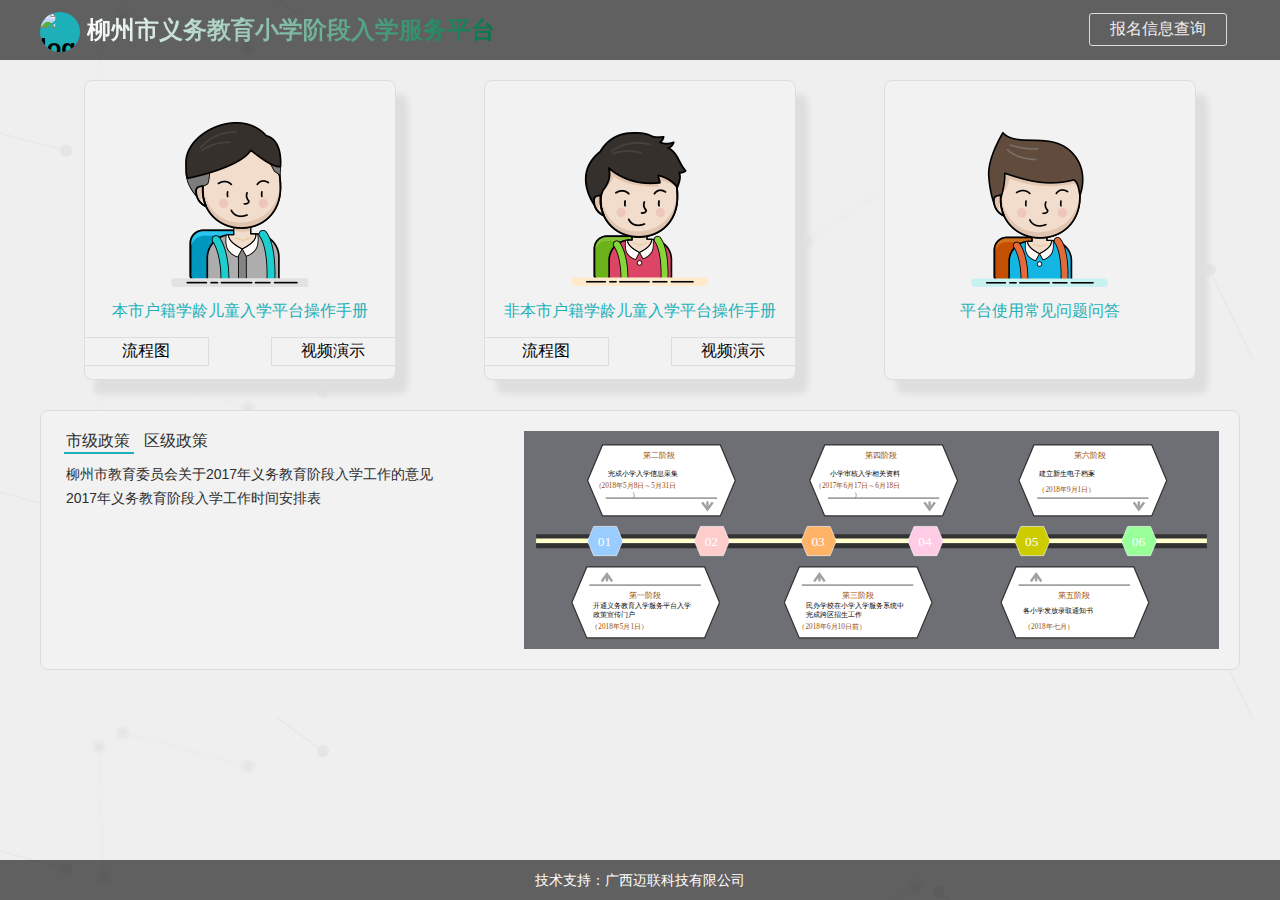
==== index.html @ 41e67ccd "ui" ====
<!DOCTYPE html>
<html lang="en">
<head>
  <meta charset="UTF-8">
  <meta name="viewport" content="width=device-width,initial-scale=1.0,maximum-scale=1.0,user-scalable=0,minimal-ui">
  <link rel="stylesheet" href="css/reset.css">
  <link rel="stylesheet" href="css/layout.css">
  <link rel="stylesheet" href="css/mobile.css">
  <title>柳州市义务教育小学阶段入学服务平台</title>
</head>
<body>
  <div class="modal indexModal">
  <div class="close-tier"></div>
  <div class="modal-dialog">
    <span class="clear-modal"></span>
    <div class="modal-header">
      <input type="text" class="modal-header-search js-autoSearch" placeholder="请选择学区／或输入学校名称">
    </div>
    <ul class="modal-section clearfix"></ul>
  </div>
</div>
  <header ></header>
  <section class="entrySection">
    <ul class="entry content clearfix">
      <li class="entry-list">
        <dl class="clearfix">
          <dt><img src="images/edu_flow_03.png" alt=""></dt>
          <dd class="entry-pdf"><a href="pdf/2017-test.pdf">本市户籍学龄儿童入学平台操作手册</a></dd>
          <dd class="entry-img">流程图</dd>
          <dd class="entry-video">视频演示</dd>
          <dd class="entry-btn js-show-schoolList">本市户籍学龄儿童报名入口</dd>
        </dl>
      </li>
      <li class="entry-list ">
        <dl class="entry-box clearfix">
          <dt><img src="images/edu_flow_01.png" alt=""></dt>
          <dd class="entry-pdf"><a href="pdf/2017-test.pdf">非本市户籍学龄儿童入学平台操作手册</a></dd>
          <dd class="entry-img">流程图</dd>
          <dd class="entry-video">视频演示</dd>
          <dd class="entry-btn js-show-schoolList">非本市户籍学龄儿童报名入口</dd>
        </dl>
      </li>
      <li class="entry-list">
        <dl class="entry-box clearfix">
          <dt><img src="images/edu_flow_02.png" alt=""></dt>
          <dd class="entry-pdf"><a href="pdf/2017-info.pdf">平台使用常见问题问答</a></dd>
        </dl>
      </li>
    </ul>
    <div class="timeAxis clearfix">
      <dl class="timeAxis-item  timeAxis-blue">
        <dt>2018.5.1</dt>
        <dd>平台宣传</dd>
        <dd class="timeAxis-item-tip">1</dd>
      </dl>
      <dl class="timeAxis-item timeAxis-lightBlue">
        <dt>2018.6.1~6.31</dt>
        <dd>新生信息采集</dd>
        <dd class="timeAxis-item-tip">2</dd>
      </dl>
      <dl class="timeAxis-item timeAxis-green">
        <dt>2018.7.1~7.10</dt>
        <dd>新生资料审核</dd>
        <dd class="timeAxis-item-tip">3</dd>
      </dl>
      <dl class="timeAxis-item timeAxis-pink">
        <dt>2018.7.10~7.20</dt>
        <dd>预约成功新生名单公布</dd>
        <dd class="timeAxis-item-tip">4</dd>
      </dl>
      <dl class="timeAxis-item timeAxis-orange">
        <dt>2018.7.20~7.30</dt>
        <dd>录取名单公布</dd>
        <dd class="timeAxis-item-tip">5</dd>
      </dl>
    </div>
    <ul class="news content clearfix">
      <li class="news-msg">
        <p class="news-msg-tab js-tab">
          <a href="#municipalNews" class="municipal active ">市级政策</a>
          <a href="#districtNews" class="district">区级政策</a>
          <span class="news-tab-bar"></span>
        </p>
        <ul id="municipalNews" class="news-list  active">
          <li><a target="_blank" href="news.html">柳州市教育委员会关于2017年义务教育阶段入学工作的意见</a></li>
          <li><a target="_blank" href="news.html">2017年义务教育阶段入学工作时间安排表</a></li>
        </ul>
        <ul id="districtNews" class="news-list ">
          <li><a target="_blank" href="news.html">城中区教育委员会关于印发城中区区2017年义务教育阶段入学工作意见的通知</a></li>
        </ul>
      </li>
      <li class="news-img">
        <ul class="news-img-box">
          <img src="images/timeNews.svg" alt="">
        </ul>
      </li>
    </ul>
  </section>
  <footer class="footer"></footer>
 
  <script src="js/jquery-1.7.min.js" type="text/javascript" charset="utf-8"></script>
  <script src="js/master.js" type="text/javascript"></script>
</body>
</html>
---- css/layout.css ----
body {
  position: relative;
  padding-bottom: 40px;
  min-height: 100%;
  background: #000000 url(../images/bg.png) center top;
  background-color: #efefef;
}
.content {
  width: 1200px;
  margin: 0 auto;
}
header {
  position: relative;
  height: 60px;
  background-color: rgba(0, 0, 0, 0.6);
}
input::-webkit-input-placeholder,
textarea::-webkit-input-placeholder {
  font-size: 12px;
}
input:-moz-placeholder,
textarea:-moz-placeholder {
  font-size: 12px;
}
input::-moz-placeholder,
textarea::-moz-placeholder {
  font-size: 12px;
}
input:-ms-input-placeholder,
textarea:-ms-input-placeholder {
  font-size: 12px;
}
.btn {
  border: 1px solid #ddd;
  border-radius: 4px;
  letter-spacing: 4px;
  background-color: #fff;
  cursor: pointer;
}
.logo {
  display: inline-block;
  width: 40px;
  height: 40px;
  margin: 10px 0;
  vertical-align: middle;
  line-height: 40px;
  text-align: center;
  border-radius: 50%;
  background-color: #1db0b8;
}
.title {
  float: left;
  font-size: 24px;
  line-height: 60px;
}
.title-tip {
  background-image: -webkit-gradient(linear, 0 0, right bottom, from(#ffffff), to(#007648));
  -webkit-background-clip: text;
  -webkit-text-fill-color: transparent;
}
.mobil-search {
  display: none;
  position: absolute;
  left: 0;
  bottom: -120px;
  width: 100%;
}
.link-search {
  height: 40px;
  line-height: 40px;
  text-align: center;
  color: #fff;
  border-bottom: 1px solid #fff;
  background-color: rgba(0, 0, 0, 0.86);
}
.mobil-search a {
  width: 100%;
  color: #efefef;
}
.link-login a,
.link-register a {
  margin: 13px;
  padding: 5px 20px;
  color: #efefef;
  border: 1px solid #ddd;
  border-radius: 3px;
}
.link-login {
  float: left;
}
.link-register {
  float: right;
}
.entrySection {
  padding: 20px 0;
}
.entry-box {
  width: 100%;
  height: 100%;
}
.entry-list {
  float: left;
  overflow: hidden;
  margin: 0 3.66%;
  padding-top: 32px;
  width: 26%;
  height: 300px;
  text-align: center;
  border: 1px solid #ddd;
  border-radius: 8px;
  background-color: #f2f2f2;
  box-shadow: 12px 14px 6px #dedede;
  -webkit-transition: padding-top 0.6s, box-shadow 0.6s;
}
.entry-list:hover {
  padding-top: 0;
  box-shadow: 18px 20px 14px #dedede;
}
.entry-pdf {
  margin: 10px 0;
}
.entry-pdf a {
  color: #1db0b8;
}
.entry-img,
.entry-video {
  margin: 5px 0 ;
  padding: 3px;
  width: 40%;
  cursor: pointer;
  border: 1px solid #ddd;
}
.entry-img {
  float: left;
  border-left: none;
}
.entry-video {
  float: right;
  border-right: none;
}
.entry-btn {
  float: left;
  width: 100%;
  line-height: 34px;
  margin-top: 8px ;
  cursor: pointer;
  color: #fff;
  background-color: #1db0b8;
}
.timeAxis {
  display: none;
}
.news {
  margin-top: 30px;
  padding: 20px;
  height: 260px;
  border: 1px solid #ddd;
  border-radius: 8px;
  background-color: #f2f2f2;
}
.news a {
  padding: 0 5px;
  color: #2d2d2d;
}
.news-msg {
  float: left;
  width: 40%;
}
.news-msg-tab {
  position: relative;
  margin-bottom: 10px;
}
.municipal.active ~ .news-tab-bar {
  left: -5px;
}
.district.active ~ .news-tab-bar {
  left: 72px;
}
.news-tab-bar {
  position: absolute;
  bottom: -2px;
  margin: 0 8px;
  width: 70px;
  height: 2px;
  background: #1db0b8;
  -webkit-transition: left 0.15s ease-in;
  transition: left 0.15s ease-in;
}
.news-list {
  line-height: 24px;
  font-size: 14px;
  display: none;
}
.news-list.active {
  display: block;
}
.news-img {
  float: right;
  width: 60%;
  height: 100%;
  background-color: rgba(21, 24, 33, 0.6);
}
.news-img-box img {
  width: 100%;
}
.footer {
  position: absolute;
  bottom: 0;
  width: 100%;
  height: 40px;
  background-color: rgba(0, 0, 0, 0.6);
}
.footer-title {
  color: #fff;
  font-size: 14px;
  line-height: 40px;
  text-align: center;
}
.indexModal {
  display: none;
  text-align: center;
}
.modal {
  position: fixed;
  top: 0;
  right: 0;
  bottom: 0;
  left: 0;
  width: 100%;
  height: 100%;
  z-index: 10;
  background-color: rgba(0, 0, 0, 0.63);
}
.modal-dialog {
  position: absolute;
  top: 0;
  right: 0;
  bottom: 0;
  left: 0;
  z-index: 10;
  margin: auto;
  padding: 10px 35px;
  width: 600px;
  height: 420px;
  border-radius: 10px;
  background-color: #fff;
}
.clear-modal {
  position: absolute;
  top: 0;
  right: 10px;
}
.clear-modal::before {
  content: "\2717";
  cursor: pointer;
  font-size: 40px;
}
.close-tier {
  width: 100%;
  height: 100%;
}
.modal-header {
  padding-left: 10px;
  font-size: 0;
  text-align: left;
  height: 40px;
  border-bottom: 1px solid #d3d3d3;
}
.modal-header-search {
  width: 98%;
  font-size: 18px;
  line-height: 36px;
  color: #1db0b8;
  border: 0;
  outline: none;
}
.modal-header:focus {
  border-bottom-color: #1db0b8 ;
}
.modal-section {
  margin-top: 10px;
}
.modal-section-list {
  float: left;
  margin: 0 1.66% 20px;
  width: 30%;
  height: 40px;
  cursor: pointer;
  line-height: 40px;
  border: 1px solid #ececec;
  border-radius: 5px;
}
.modal-section-list:hover {
  color: #fff;
  background-color: #1db0b8;
}
/*userEntry*/
.userEntry {
  position: absolute;
  top: 0;
  right: 0;
  bottom: 0;
  left: 0;
  z-index: 10;
  width: 300px;
  height: 400px;
  margin: auto;
  text-align: center;
}
.relativeBox {
  position: relative;
}
.sendMsg-btn {
  position: absolute;
  right: 29px;
  bottom: 8px;
  width: 90px;
  height: 30px;
  line-height: 30px;
  letter-spacing: 2px;
  cursor: pointer;
  font-size: 12px;
  color: #fff;
  background-color: #0272B9;
}
.userEntry input {
  width: 80%;
  height: 32px;
  padding-left: 10px;
  line-height: 32px;
  border: none;
  border-bottom: 1px solid #d3d3d3;
  background-color: transparent;
}
.userEntry input:focus {
  border-bottom: 1px solid #1db0b8;
}
.tab-list {
  display: none;
}
.userEntry-title {
  font-size: 18px;
}
.userEntry-title .js-schoolName {
  color: #1db0b8;
}
.userEntry-tab {
  position: relative;
  margin: 14px auto;
}
.userEntry-tab a {
  padding: 0 10px;
  color: inherit;
  opacity: .68;
}
.userEntry-tab .active {
  color: #1db0b8;
}
.feedback .tab-login.active ~ .userEntry-tab-bar {
  left: 116px;
}
.tab-login.active ~ .userEntry-tab-bar {
  left: 88px;
}
.tab-register.active ~ .userEntry-tab-bar {
  left: 146px;
}
.userEntry-tab-bar {
  position: absolute;
  left: 88px;
  bottom: 0;
  margin: -1px 8px;
  width: 48px;
  height: 2px;
  background: #1db0b8;
  -webkit-transition: left 0.15s ease-in;
  transition: left 0.15s ease-in;
}
.tab-list.active {
  display: block;
}
.login-box,
.register-box {
  padding: 14px 10px;
  width: 100%;
  border-radius: 8px;
  background-color: rgba(0, 0, 0, 0.02);
}
.login-box li,
.register-box li {
  margin-bottom: 20px;
}
.login-box li:last-child,
.register-box li:last-child {
  margin-bottom: 0;
}
.login-btn,
.register-btn {
  width: 80%;
  color: inherit;
  height: 36px;
  line-height: 34px;
  border: 1px solid #ddd;
  border-radius: 8px;
  letter-spacing: 2px;
}
.login-btn:hover,
.register-btn {
  color: #fff;
  background-color: #1db0b8;
}
.login-box .findPwd-link {
  font-size: 12px;
  text-align: right;
}
.findPwd-link a {
  color: #222;
}
/*信息采集页面*/
.enterSection {
  margin: 10px 0;
}
.notice {
  text-align: center;
}
.notice-content {
  margin-top: 28px;
  margin-bottom: 20px;
  min-height: 250px;
  padding: 10px;
  border: 1px solid #ddd;
}
.check-container {
  font-size: 14px;
  cursor: pointer;
  margin-bottom: 10px;
}
.check-container input[type="checkbox"] {
  margin: 0;
  width: 16px;
  height: 16px;
  vertical-align: middle;
}
.clear-btn {
  display: inline-block;
  padding: 8px 0;
  width: 100%;
  text-align: center;
  letter-spacing: 10px;
  border: 1px solid #ddd;
  border-radius: 4px;
  cursor: pointer;
}
.clear-btn:hover {
  color: #fff;
  background-color: #1b6d85;
}
.msgTip {
  text-align: center;
}
.addMsg {
  padding: 10px 30px;
  width: 1000px;
  margin: 10px auto;
  border-radius: 8px;
  background-color: #fff;
}
.addMsg li {
  width: 50%;
  float: left;
  font-size: 14px;
  margin-bottom: 12px;
}
.addMsg li:last-child {
  margin-bottom: 0;
}
.addMsg li label {
  display: inline-block;
  width: 30%;
  text-align: right;
}
.addMsg li input,
.msg-select {
  padding-left: 6px;
  width: 170px;
  height: 24px;
  border: 1px solid #efefef;
  border-radius: 3px;
  outline: none;
}
.msg-select {
  /*将默认的select选择框样式清除*/
  appearance: none;
  -moz-appearance: none;
  -webkit-appearance: none;
  background: url(../images/more_unfold.png) no-repeat right;
}
.tip-danger {
  color: #e4393b;
}
.entering-next-btn,
.entering-previous-btn {
  display: none;
}
.entering-submit {
  width: 80%;
  height: 36px;
  line-height: 34px;
}
.entering-submit:hover {
  color: #fff;
  background-color: #1b6d85;
}
.btn-box {
  margin: 0 auto;
  width: 1000px;
  text-align: center;
}
/*预约时间*/
.appointment {
  position: absolute;
  top: 0;
  right: 0;
  bottom: 0;
  left: 0;
  margin: auto;
  width: 1000px;
  height: 430px;
  border: 1px solid #ddd;
  border-radius: 8px;
}
.appointment-form {
  position: relative;
}
.appointment-left {
  float: left;
  padding: 10px;
  width: 35%;
  height: 100%;
  background-color: #00b7ee;
}
.appointment-left-radius {
  margin: 0 auto;
  width: 140px;
  height: 140px;
  border-radius: 50%;
  background-color: #fff;
}
.appointment-left-text {
  margin-top: 20px;
  padding: 0 20px;
}
.appointment-left-text h4 {
  text-align: center;
}
.appointment-right {
  float: right;
  padding: 20px;
  width: 65%;
  height: 100%;
}
.appointment-right-tip {
  margin-bottom: 10px;
}
.appointment-submit {
  position: absolute;
  bottom: 20px;
  left: 50%;
  margin-left: -100px;
  width: 200px;
  height: 30px;
  border: 1px solid #ddd;
  background-color: #fff;
  border-radius: 3px;
  cursor: pointer;
}
.appointment-submit:hover {
  color: #fff;
  background-color: #1b6d85;
}
.date-tab {
  font-size: 0;
}
.date-tab a {
  padding: 8px 40px;
  font-size: 16px;
  color: #222;
  border: 1px solid #ddd;
  border-bottom: 0;
  background-color: #fff;
}
.date-tab a:first-child {
  border-top-left-radius: 8px;
  border-right: 0;
}
.date-tab a:last-child {
  border-top-right-radius: 8px;
  border-left: 0;
}
.date-tab a.active {
  margin-bottom: -1px;
  height: 39px;
  background-color: #efefef;
}
.time-box {
  padding: 10px;
  height: 320px;
  border: 1px solid #ddd;
}
.time-box > li {
  display: none;
  height: 100%;
}
.time-box > li label {
  cursor: pointer;
}
.time-box > li.active {
  display: block;
}
.time-menu li {
  float: left;
  margin: 10px 0;
  width: 50%;
}
.time-title {
  margin-bottom: 10px;
}
.appointment-footer {
  position: fixed;
}
/*录取结果反馈页面*/
.result {
  position: absolute;
  top: 0;
  right: 0;
  bottom: 0;
  left: 0;
  margin: auto;
  padding: 20px;
  width: 60%;
  height: 160px;
  border: 1px solid #ddd;
  border-radius: 8px;
  overflow: hidden;
}
.error-prompt,
.loading-prompt,
.success-prompt {
  float: left;
  margin-right: 10px;
  vertical-align: middle;
  width: 64px;
  height: 64px;
}
.error-prompt {
  background: url(../images/error.svg);
}
.loading-prompt {
  background: url(../images/loading.svg);
}
.success-prompt {
  background: url(../images/success.svg);
}
/*文件信息展示页面*/
.news-container {
  margin: 0 auto;
  padding: 20px 40px;
  width: 1000px;
  background-color: #fff;
}
.news-container a {
  color: #1db0b8;
}
.goback-btn {
  font-size: 14px;
}
.news-title {
  padding-top: 13px;
  text-align: center;
  color: #666666;
  font-size: 26px;
}
.pline {
  width: 100%;
  color: #fefefe;
}
.news-main {
  margin: 0 auto;
  width: 1000px;
  max-width: 100%;
  box-sizing: border-box;
  word-wrap: break-word;
  clear: both;
  text-indent: 2em;
  font-size: 14px;
  line-height: 2;
  letter-spacing: 2px;
}
.studentBox {
  overflow: hidden;
  position: relative;
  margin: 10px auto;
  width: 310px;
  padding: 10px 0;
  border: 1px solid #ddd;
  border-radius: 8px;
  background-color: #fefefe;
}
.student-active {
  position: absolute;
  top: 0;
  right: 0;
  width: 0;
  height: 0;
  border-top: 40px solid #1db0b8;
  border-left: 50px solid transparent;
}
.studentBox dd {
  line-height: 32px;
}
---- css/mobile.css ----
@media screen and (min-width:320px) and (max-width: 750px) {
    html,body{-webkit-text-size-adjust: 100%;-webkit-tap-highlight-color: rgba(0, 0, 0, 0);}
    header{
        width:100%;
    }
    .footer {
    }

    .logo{
        vertical-align: middle;
    }

    .title{
        font-size: 18px;
    }

    .content{
        width: 100%;
    }

    .btn{
        border: 1px solid #ddd;
        border-radius: 4px;
        letter-spacing: 4px;
        background-color: #fff;
        cursor: pointer;
    }

    .link-box{
    }
    .link-login{
        display: none;
    }
    .link-menu{

    }
    .link-menu-btn{
        width: 50px;
        height: 60px;
        background: url(../images/menu.svg) no-repeat 0 15px;
        background-size: 30px;
    }
    .entrySection{
        padding: 20px;
    }

    .entry-pdf{
        margin: 10px 0 0 0;
    }

    .entry-list{
        width: 100%;
        margin: 0;
        margin-bottom: 20px;
        padding: 0;
        box-shadow:8px 8px 10px #dedede;
        -webkit-transition:none;
    }
    .entry-list:hover{
        box-shadow:8px 8px 10px #dedede;
    }

    .entry-btn{
        margin-top: 0;
        height: 45px;
        line-height: 45px;
    }

    .entry-img, .entry-video{
        height: 36px;
        line-height: 28px;
    }

    .timeAxis{
        display: block;
    }
    .timeAxis-item{
        position: relative;
        margin-top: 5px;
        padding: 16px 0 14px 30px;
        box-shadow: 0px 0px 10px 4px #dedede;
    }

    .timeAxis-item dt{
        font-weight: bold;
    }
    .timeAxis-item-tip{
        position: absolute;
        left: -14px;
        top: 14px;
        width: 24px;
        height: 24px;
        text-align: center;
        color: #fff;
        border-radius: 50%;
    }

    .timeAxis-blue{
        border-top-right-radius:5px ;
        border-left: 3px solid #0272B9;
    }

    .timeAxis-blue .timeAxis-item-tip{
        background-color: #0272b9;
    }

    .timeAxis-lightBlue{
        border-left: 3px solid #3FBDD0;
    }

    .timeAxis-lightBlue .timeAxis-item-tip{
        background-color: #3FBDD0;
    }

    .timeAxis-green{
        border-left: 3px solid #84C927;
    }

    .timeAxis-green .timeAxis-item-tip{
        background-color: #84C927;
    }

    .timeAxis-pink{
        border-left: 3px solid #ED728E;
    }

    .timeAxis-pink .timeAxis-item-tip{
        background-color: #ED728E;
    }

    .timeAxis-orange{
        border-bottom-right-radius: 5px;
        border-left: 3px solid #F36014;
    }

    .timeAxis-orange .timeAxis-item-tip{
        background-color: #F36014;
    }
    .news{
        height: auto;
        margin-bottom: 30px;
    }

    .news-msg{
        width: 100%;
    }

    .news-img{
        float: left;
        width: 100%;
        display: none;
    }

    .modal-dialog{
        width: 90%;
    }

    .modal-header-search{
        font-size: 16px;
        line-height: 24px;
    }




    .modal-header{
        padding-bottom: 1px;
    }

    .modal-section-list{
        width: 100%;
    }


    /*信息采集页面*/
    .form-box{
        padding: 10px;
        width: 100%;
    }
    .msgTip{
        width:100%
    }
    .form-msg-item{
        float: left;
        display: none;
        width: 100%;
    }

    .form-msg-item.active{
        display: block;
    }

    .addMsg{
        float: left;
        width: 100%;
        padding:10px 10px;
    }

    .addMsg label{
        vertical-align: middle;
    }

    .addMsg li input,
    .addMsg select{
        width: 64%;
        height:30px;
        font-size: 16px;
        line-height: 30px;
    }


    .entering-next-btn,
    .entering-previous-btn
    {
        display: none;
        float:left;
        width: 50%;
        height: 36px;
        line-height: 34px;
    }
    /*js控制下方按钮*/
    .entering-next-btn.active{
        display: block;
        width: 100%;
    }

    .entering-next-btn.tactive,
    .entering-previous-btn.tactive{
        display: block;
    }

    .entering-submit.tactive{
        display: block;
        float: left;
        width: 50%;
    }

    .addMsg li{
        width: 100%;
    }

    .btn-box{
        overflow: auto;
        margin: 0;
        width: 100%;
    }

    .enterSection{
        overflow: hidden;
        margin: 10px 0;
    }

    .entering-modal{
        padding: 10px;
        min-height: 460px;
        height:80%;
    }
    .notice-content{
        overflow: auto;
        margin: 10px 0;
        height: 72%;
    }

    .entering-submit{
        display: none;
    }

    /*预约时间*/
    .appointment{
        width: 100%;
        height:auto;
        position:static;
    }
    .appointment-left{
        width: 100%;
    }
    .appointment-right{
        width: 100%;
        margin-bottom:60px;
    }
    .date-tab a{
        padding: 8px 17px;
    }
    .time-menu li{
        width: 100%;
    }
    .time-box{
        height: auto;
    }
    .appointment-submit{
        bottom: -34px;
    }

    .result{
        width: 90%;
        height: 200px;
    }

    /*新闻版块*/
    .news-container{
        width:100%;
    }
    .news-title{
        font-size: 16px;
    }
}

@media screen and (max-width: 375px){
    .title{
        font-size: 14px;
    }
}

/*@media screen and (min-width:375px) and (max-width: 750px)  {
    body{
        height: auto;
        overflow: auto;
    }
    header{
        width:100%;
        z-index: 9;
    }
    .footer{
        position: relative;
    }
    .logo{
        vertical-align: middle;
    }

    .title{
        font-size: 14px;
    }

    .content{
        width: 100%;
    }

    .link-box{
    }
    .link-login{
        display: none;
    }

    .entrySection{
        padding: 20px;
    }

    .entry-list{
        width: 100%;
        margin: 0;
        margin-bottom: 20px;
        padding: 0;
        box-shadow:8px 8px 10px #dedede;
        -webkit-transition:none;
    }
    .entry-list:hover{
        box-shadow:8px 8px 10px #dedede;
    }

    .entry-btn{
        margin-top: 0;
        height: 45px;
        line-height: 45px;
    }
    .timeAxis{
        display: block;
    }

    .news{
        height: auto;
        margin-bottom: 30px;
    }

    .news-msg{
        width: 100%;
    }

    .news-img{
        float: left;
        width: 100%;
        display: none;
    }

    .modal-dialog{
        width: 90%;
    }

    .modal-header-search{
        font-size: 16px;
        line-height: 36px;
    }
    .modal-header{
        padding-bottom: 1px;
    }

    .modal-section-list{
        width: 100%;
    }
}
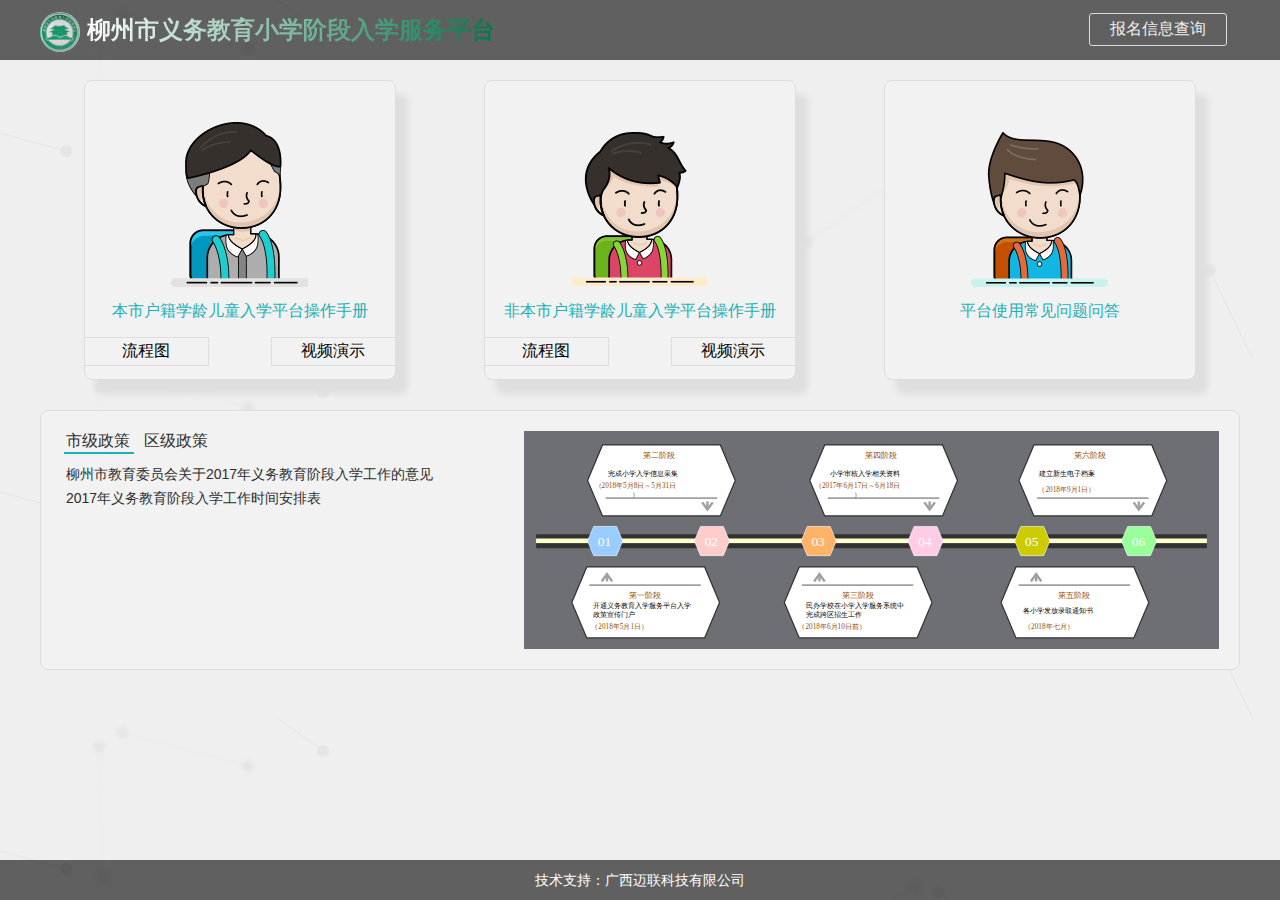
==== commit 8c353e87: "ui-reset" ====
--- a/index.html
+++ b/index.html
@@ -10,13 +10,13 @@
 </head>
 <body>
   <div class="modal indexModal">
-  <div class="close-tier"></div>
-  <div class="modal-dialog">
-    <span class="clear-modal"></span>
-    <div class="modal-header">
-      <input type="text" class="modal-header-search js-autoSearch" placeholder="请选择学区／或输入学校名称">
-    </div>
-    <ul class="modal-section clearfix"></ul>
+    <div class="close-tier"></div>
+    <div class="modal-dialog">
+      <span class="clear-modal"></span>
+      <div class="modal-header">
+        <input type="text" class="modal-header-search js-autoSearch" placeholder="请选择学区／或输入学校名称">
+      </div>
+      <ul class="modal-section clearfix"></ul>
   </div>
 </div>
   <header ></header>
@@ -28,7 +28,7 @@
           <dd class="entry-pdf"><a href="pdf/2017-test.pdf">本市户籍学龄儿童入学平台操作手册</a></dd>
           <dd class="entry-img">流程图</dd>
           <dd class="entry-video">视频演示</dd>
-          <dd class="entry-btn js-show-schoolList">本市户籍学龄儿童报名入口</dd>
+          <dd class="entry-btn"><a href="addStudent.html" class="link-stpStudent">本市户籍学龄儿童报名入口</a></dd>
         </dl>
       </li>
       <li class="entry-list ">
@@ -37,7 +37,7 @@
           <dd class="entry-pdf"><a href="pdf/2017-test.pdf">非本市户籍学龄儿童入学平台操作手册</a></dd>
           <dd class="entry-img">流程图</dd>
           <dd class="entry-video">视频演示</dd>
-          <dd class="entry-btn js-show-schoolList">非本市户籍学龄儿童报名入口</dd>
+          <dd class="entry-btn "><a href="addStudent.html" class="link-stpStudent">非本市户籍学龄儿童报名入口</a></dd>
         </dl>
       </li>
       <li class="entry-list">
@@ -77,8 +77,8 @@
     <ul class="news content clearfix">
       <li class="news-msg">
         <p class="news-msg-tab js-tab">
-          <a href="#municipalNews" class="municipal active ">市级政策</a>
-          <a href="#districtNews" class="district">区级政策</a>
+          <a href="#municipalNews" class="municipal active " onclick="return false">市级政策</a>
+          <a href="#districtNews" class="district" onclick="return false">区级政策</a>
           <span class="news-tab-bar"></span>
         </p>
         <ul id="municipalNews" class="news-list  active">
--- a/css/layout.css
+++ b/css/layout.css
@@ -146,6 +146,11 @@
   cursor: pointer;
   color: #fff;
   background-color: #1db0b8;
+}
+.entry-btn .link-stpStudent {
+  width: 100%;
+  height: 100%;
+  color: #fff;
 }
 .timeAxis {
   display: none;
@@ -264,18 +269,20 @@
   font-size: 0;
   text-align: left;
   height: 40px;
-  border-bottom: 1px solid #d3d3d3;
 }
 .modal-header-search {
+  display: block;
   width: 98%;
-  font-size: 18px;
-  line-height: 36px;
+  height: 35px;
+  font-size: 16px;
+  line-height: 35px;
   color: #1db0b8;
   border: 0;
   outline: none;
+  border-bottom: 1px solid #1db0b8;
 }
 .modal-header:focus {
-  border-bottom-color: #1db0b8 ;
+  border-bottom-color: #1db0b8;
 }
 .modal-section {
   margin-top: 10px;
@@ -481,7 +488,7 @@
 }
 .addMsg li input,
 .msg-select {
-  padding-left: 6px;
+  padding: 0 15px;
   width: 170px;
   height: 24px;
   border: 1px solid #efefef;
@@ -504,8 +511,8 @@
 }
 .entering-submit {
   width: 80%;
-  height: 36px;
-  line-height: 34px;
+  height: 40px;
+  line-height: 38px;
 }
 .entering-submit:hover {
   color: #fff;
@@ -706,15 +713,63 @@
   border-radius: 8px;
   background-color: #fefefe;
 }
+.student-prompt {
+  position: absolute;
+  right: 102px;
+  bottom: 0;
+  font-size: 12px;
+  color: red;
+}
 .student-active {
   position: absolute;
   top: 0;
   right: 0;
   width: 0;
   height: 0;
+}
+.school-run {
+  text-align: center;
+  color: #fff;
+  background-color: #f36014;
+}
+.school-end {
+  text-align: center;
+  color: #fff;
+  background-color: #1db0b8;
+}
+.student-active-run {
+  border-top: 40px solid #F36014;
+  border-left: 50px solid transparent;
+}
+.student-active-end {
   border-top: 40px solid #1db0b8;
   border-left: 50px solid transparent;
 }
 .studentBox dd {
   line-height: 32px;
 }
+.student-type-modal {
+  display: none;
+}
+.student-type-list {
+  display: block;
+  margin: 10px auto;
+  width: 260px;
+  height: 180px;
+  text-align: center;
+  border: 1px solid #ddd;
+  border-radius: 8px;
+}
+.student-list-img {
+  width: 104px;
+}
+.studentEnd-box {
+  position: absolute;
+  top: 50%;
+  margin-top: -90px;
+}
+.studentStart-box,
+.studentRun-box,
+.studentEnd-box {
+  display: none;
+}
--- a/css/mobile.css
+++ b/css/mobile.css
@@ -156,8 +156,9 @@
     }
 
     .modal-header-search{
-        font-size: 16px;
-        line-height: 24px;
+        font-size: 14px;
+        line-height: 35px;
+        padding-left: 10px;
     }
 
 
@@ -203,9 +204,16 @@
     .addMsg li input,
     .addMsg select{
         width: 64%;
-        height:30px;
+        height:35px;
         font-size: 16px;
-        line-height: 30px;
+        line-height: 35px;
+        transition: border-color .2s cubic-bezier(.645,.045,.355,1);
+    }
+
+    .addMsg li input:focus,
+    .addMsg select:focus{
+        outline: none;
+        border-color: #409eff;
     }
 
 
@@ -215,8 +223,8 @@
         display: none;
         float:left;
         width: 50%;
-        height: 36px;
-        line-height: 34px;
+        height: 40px;
+        line-height: 38px;
     }
     /*js控制下方按钮*/
     .entering-next-btn.active{
